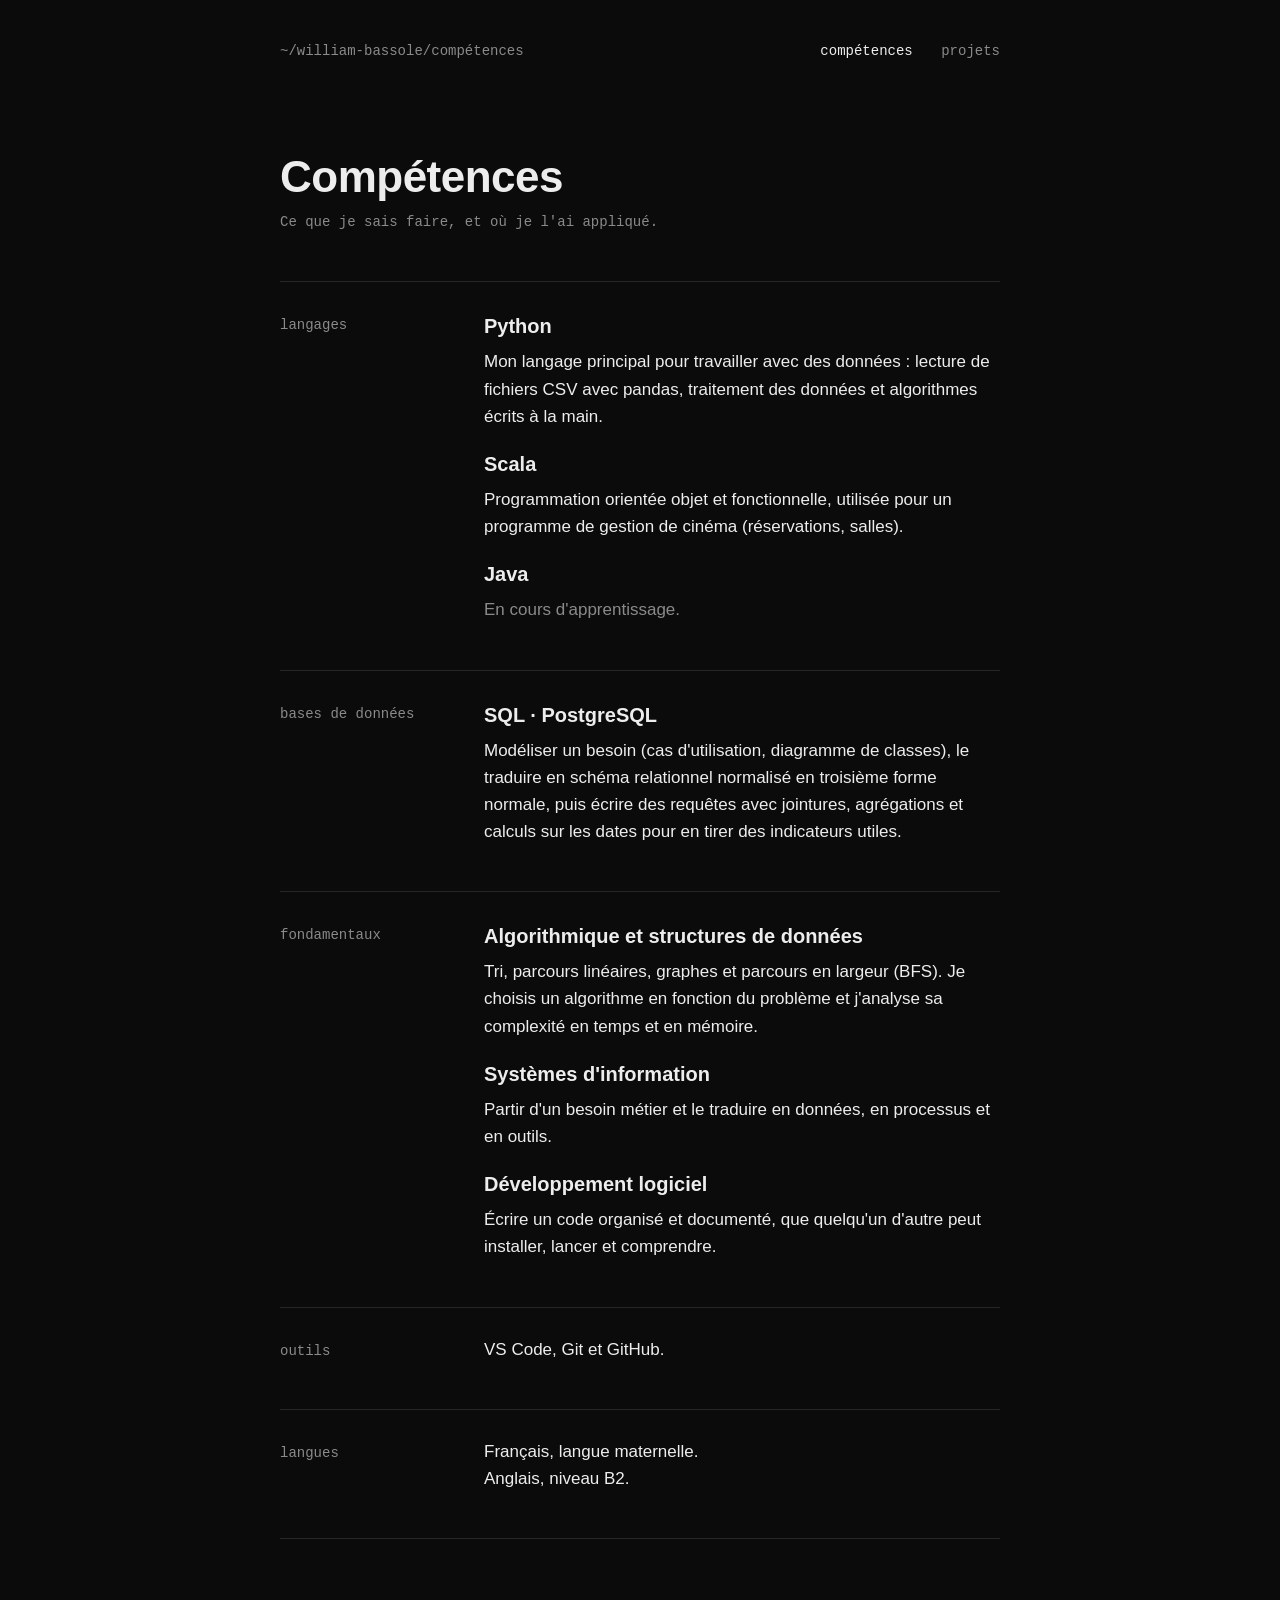
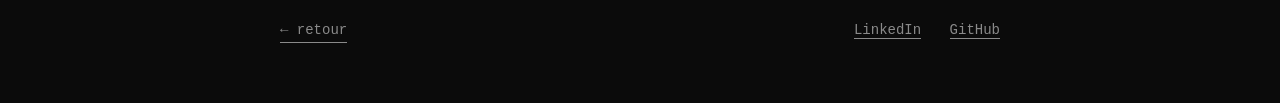
==== competences.html @ 7832ae15 "Premier version du portfolio" ====
<!DOCTYPE html>
<html lang="fr">
<head>
  <meta charset="UTF-8">
  <meta name="viewport" content="width=device-width, initial-scale=1">
  <title>Compétences — William Bassolé</title>
  <link rel="stylesheet" href="style.css">
</head>
<body>
  <div class="page">

    <header>
      <div><a href="index.html">~/william-bassole</a>/compétences</div>
      <nav>
        <a href="competences.html" class="actif">compétences</a>
        <a href="projets.html">projets</a>
      </nav>
    </header>

    <main>
      <h1>Compétences</h1>
      <p class="sous-titre">Ce que je sais faire, et où je l'ai appliqué.</p>

      <section class="ligne">
        <div class="libelle">langages</div>
        <div>
          <h2>Python</h2>
          <p>
            Mon langage principal pour travailler avec des données : lecture de
            fichiers CSV avec pandas, traitement des données et algorithmes écrits à la main.
          </p>
          <h2>Scala</h2>
          <p>
            Programmation orientée objet et fonctionnelle, utilisée pour un
            programme de gestion de cinéma (réservations, salles).
          </p>
          <h2>Java</h2>
          <p class="discret">En cours d'apprentissage.</p>
        </div>
      </section>

      <section class="ligne">
        <div class="libelle">bases de données</div>
        <div>
          <h2>SQL · PostgreSQL</h2>
          <p>
            Modéliser un besoin (cas d'utilisation, diagramme de classes), le traduire
            en schéma relationnel normalisé en troisième forme normale, puis écrire des
            requêtes avec jointures, agrégations et calculs sur les dates pour en tirer
            des indicateurs utiles.
          </p>
        </div>
      </section>

      <section class="ligne">
        <div class="libelle">fondamentaux</div>
        <div>
          <h2>Algorithmique et structures de données</h2>
          <p>
            Tri, parcours linéaires, graphes et parcours en largeur (BFS).
            Je choisis un algorithme en fonction du problème et j'analyse sa
            complexité en temps et en mémoire.
          </p>
          <h2>Systèmes d'information</h2>
          <p>
            Partir d'un besoin métier et le traduire en données, en processus
            et en outils.
          </p>
          <h2>Développement logiciel</h2>
          <p>
            Écrire un code organisé et documenté, que quelqu'un d'autre peut
            installer, lancer et comprendre.
          </p>
        </div>
      </section>

      <section class="ligne">
        <div class="libelle">outils</div>
        <div>
          <p>VS Code, Git et GitHub.</p>
        </div>
      </section>

      <section class="ligne">
        <div class="libelle">langues</div>
        <div>
          <p>Français, langue maternelle.<br>Anglais, niveau B2.</p>
        </div>
      </section>
    </main>

    <footer>
      <a href="index.html" class="retour">← retour</a>
      <span>
        <a href="https://www.linkedin.com/in/william-bassole" target="_blank" rel="noopener">LinkedIn</a>
        <a href="https://github.com/William-Bassole" target="_blank" rel="noopener">GitHub</a>
      </span>
    </footer>

  </div>
</body>
</html>
---- style.css ----
/* ==========================================================
   style.css — une seule feuille de style pour les 3 pages
   ========================================================== */

/* 1. Variables : les couleurs et polices sont définies une fois ici,
      puis réutilisées partout avec var(--nom). */
:root {
  --fond: #0b0b0b;
  --texte: #ededed;
  --gris: #8a8a8a;
  --trait: #262626;
  --mono: ui-monospace, "SF Mono", Menlo, Consolas, monospace;
  --sans: -apple-system, "Helvetica Neue", Helvetica, Arial, sans-serif;
}

/* 2. Base : réglages appliqués à toute la page. */
* {
  box-sizing: border-box;   /* la largeur d'un bloc inclut ses marges internes */
}

body {
  margin: 0;
  background: var(--fond);
  color: var(--texte);
  font-family: var(--sans);
  font-size: 17px;
  line-height: 1.6;
}

a {
  color: var(--texte);
  text-decoration: none;
  border-bottom: 1px solid var(--gris);
}

a:hover {
  border-bottom-color: var(--texte);
}

/* 3. Mise en page : une colonne centrée, pas trop large pour rester lisible. */
.page {
  max-width: 760px;
  margin: 0 auto;
  padding: 40px 20px 60px;
  min-height: 100vh;
  display: flex;
  flex-direction: column;
}

main {
  flex: 1;                  /* pousse le pied de page tout en bas */
}

/* 4. En-tête : le "chemin" façon dossier, à gauche, et le menu à droite. */
header {
  display: flex;
  justify-content: space-between;
  align-items: baseline;
  flex-wrap: wrap;
  gap: 12px;
  font-family: var(--mono);
  font-size: 14px;
  color: var(--gris);
  margin-bottom: 90px;
}

header a {
  color: var(--gris);
  border: none;
}

header a:hover,
header a.actif {
  color: var(--texte);
}

nav a {
  margin-left: 20px;
}

/* 5. Textes */
h1 {
  font-size: 44px;
  font-weight: 600;
  letter-spacing: -0.5px;
  line-height: 1.15;
  margin: 0 0 8px;
}

.sous-titre {
  font-family: var(--mono);
  font-size: 14px;
  color: var(--gris);
  margin: 0 0 48px;
}

p {
  margin: 0 0 18px;
}

.discret {
  color: var(--gris);
}

/* 6. Page d'accueil : les deux grands liens vers les autres pages. */
.choix {
  margin-top: 56px;
  border-top: 1px solid var(--trait);
}

.choix a {
  display: flex;
  justify-content: space-between;
  align-items: baseline;
  padding: 22px 0;
  border: none;
  border-bottom: 1px solid var(--trait);
  font-size: 24px;
}

.choix a span {
  font-family: var(--mono);
  font-size: 18px;
  color: var(--gris);
}

.choix a:hover {
  padding-left: 10px;       /* petit décalage au survol */
}

.choix a {
  transition: padding-left 0.2s;
}

/* 7. Pages Compétences et Projets : une ligne = un libellé à gauche
      et son contenu à droite (grille à 2 colonnes). */
.ligne {
  display: grid;
  grid-template-columns: 180px 1fr;
  gap: 24px;
  padding: 28px 0;
  border-top: 1px solid var(--trait);
}

.ligne:last-of-type {
  border-bottom: 1px solid var(--trait);
}

.libelle {
  font-family: var(--mono);
  font-size: 14px;
  color: var(--gris);
  padding-top: 4px;
}

h2 {
  font-size: 20px;
  font-weight: 600;
  margin: 0 0 6px;
}

.outils {
  font-family: var(--mono);
  font-size: 14px;
  color: var(--gris);
  margin-bottom: 14px;
}

.ligne ul {
  margin: 0;
  padding-left: 18px;
}

.ligne li {
  margin-bottom: 6px;
}

/* 8. Pied de page */
footer {
  margin-top: 80px;
  display: flex;
  justify-content: space-between;
  flex-wrap: wrap;
  gap: 12px;
  font-family: var(--mono);
  font-size: 14px;
  color: var(--gris);
}

footer a {
  color: var(--gris);
  margin-left: 20px;
}

/* 9. Téléphone : sous 640 px de large, on passe tout sur une colonne. */
@media (max-width: 640px) {
  body { font-size: 16px; }
  header { margin-bottom: 60px; }
  h1 { font-size: 34px; }
  .ligne {
    grid-template-columns: 1fr;
    gap: 8px;
  }
  .choix a { font-size: 20px; }
  nav a { margin-left: 0; margin-right: 20px; }
  footer a { margin-left: 0; margin-right: 20px; }
}

footer a.retour {
  margin-left: 0;
}
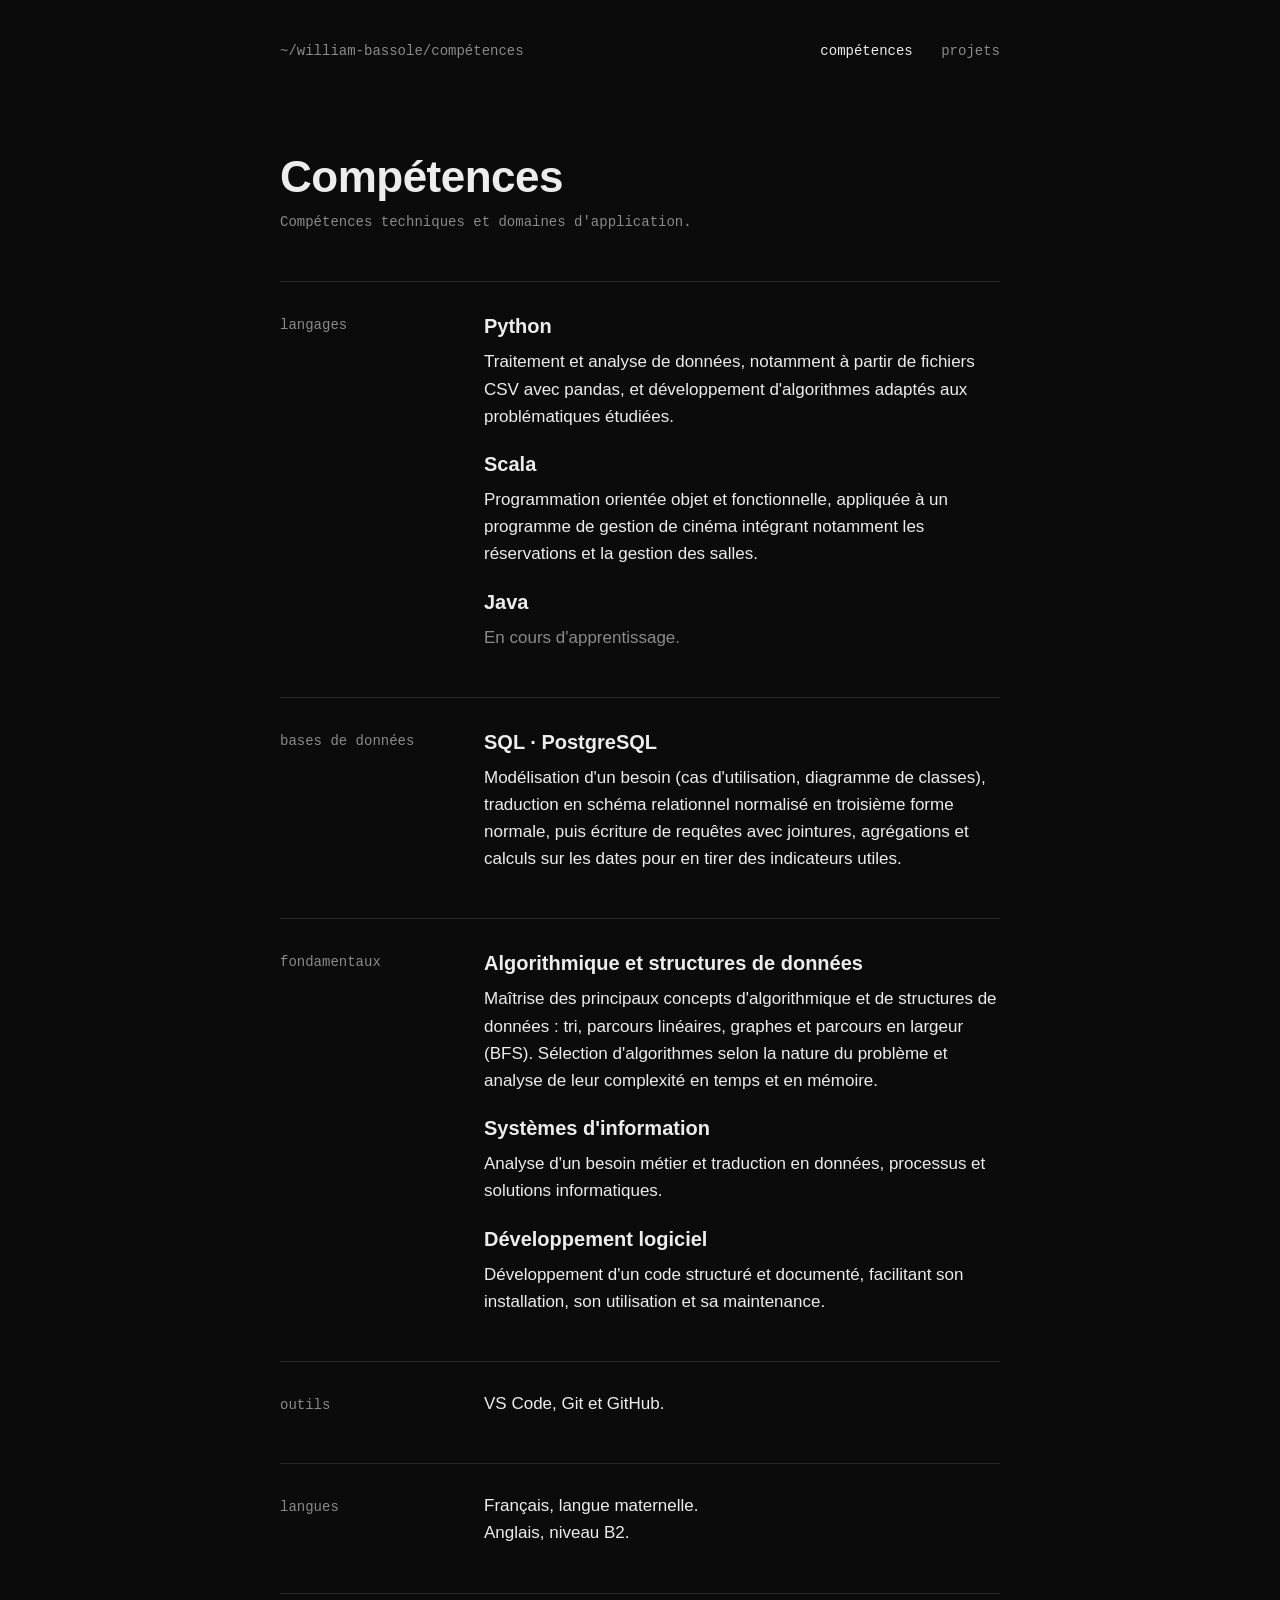
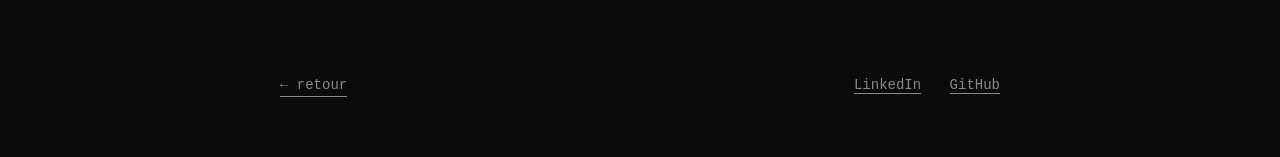
==== commit 3a1416ed: "Réécrit les textes du portfolio" ====
--- a/competences.html
+++ b/competences.html
@@ -19,20 +19,20 @@
 
     <main>
       <h1>Compétences</h1>
-      <p class="sous-titre">Ce que je sais faire, et où je l'ai appliqué.</p>
+      <p class="sous-titre">Compétences techniques et domaines d'application.</p>
 
       <section class="ligne">
         <div class="libelle">langages</div>
         <div>
           <h2>Python</h2>
           <p>
-            Mon langage principal pour travailler avec des données : lecture de
-            fichiers CSV avec pandas, traitement des données et algorithmes écrits à la main.
+            Traitement et analyse de données, notamment à partir de fichiers CSV avec pandas,
+            et développement d'algorithmes adaptés aux problématiques étudiées.
           </p>
           <h2>Scala</h2>
           <p>
-            Programmation orientée objet et fonctionnelle, utilisée pour un
-            programme de gestion de cinéma (réservations, salles).
+            Programmation orientée objet et fonctionnelle, appliquée à un programme de gestion
+            de cinéma intégrant notamment les réservations et la gestion des salles.
           </p>
           <h2>Java</h2>
           <p class="discret">En cours d'apprentissage.</p>
@@ -44,8 +44,8 @@
         <div>
           <h2>SQL · PostgreSQL</h2>
           <p>
-            Modéliser un besoin (cas d'utilisation, diagramme de classes), le traduire
-            en schéma relationnel normalisé en troisième forme normale, puis écrire des
+            Modélisation d'un besoin (cas d'utilisation, diagramme de classes), traduction
+            en schéma relationnel normalisé en troisième forme normale, puis écriture de
             requêtes avec jointures, agrégations et calculs sur les dates pour en tirer
             des indicateurs utiles.
           </p>
@@ -57,19 +57,20 @@
         <div>
           <h2>Algorithmique et structures de données</h2>
           <p>
-            Tri, parcours linéaires, graphes et parcours en largeur (BFS).
-            Je choisis un algorithme en fonction du problème et j'analyse sa
-            complexité en temps et en mémoire.
+            Maîtrise des principaux concepts d'algorithmique et de structures de données :
+            tri, parcours linéaires, graphes et parcours en largeur (BFS). Sélection
+            d'algorithmes selon la nature du problème et analyse de leur complexité
+            en temps et en mémoire.
           </p>
           <h2>Systèmes d'information</h2>
           <p>
-            Partir d'un besoin métier et le traduire en données, en processus
-            et en outils.
+            Analyse d'un besoin métier et traduction en données, processus et
+            solutions informatiques.
           </p>
           <h2>Développement logiciel</h2>
           <p>
-            Écrire un code organisé et documenté, que quelqu'un d'autre peut
-            installer, lancer et comprendre.
+            Développement d'un code structuré et documenté, facilitant son installation,
+            son utilisation et sa maintenance.
           </p>
         </div>
       </section>
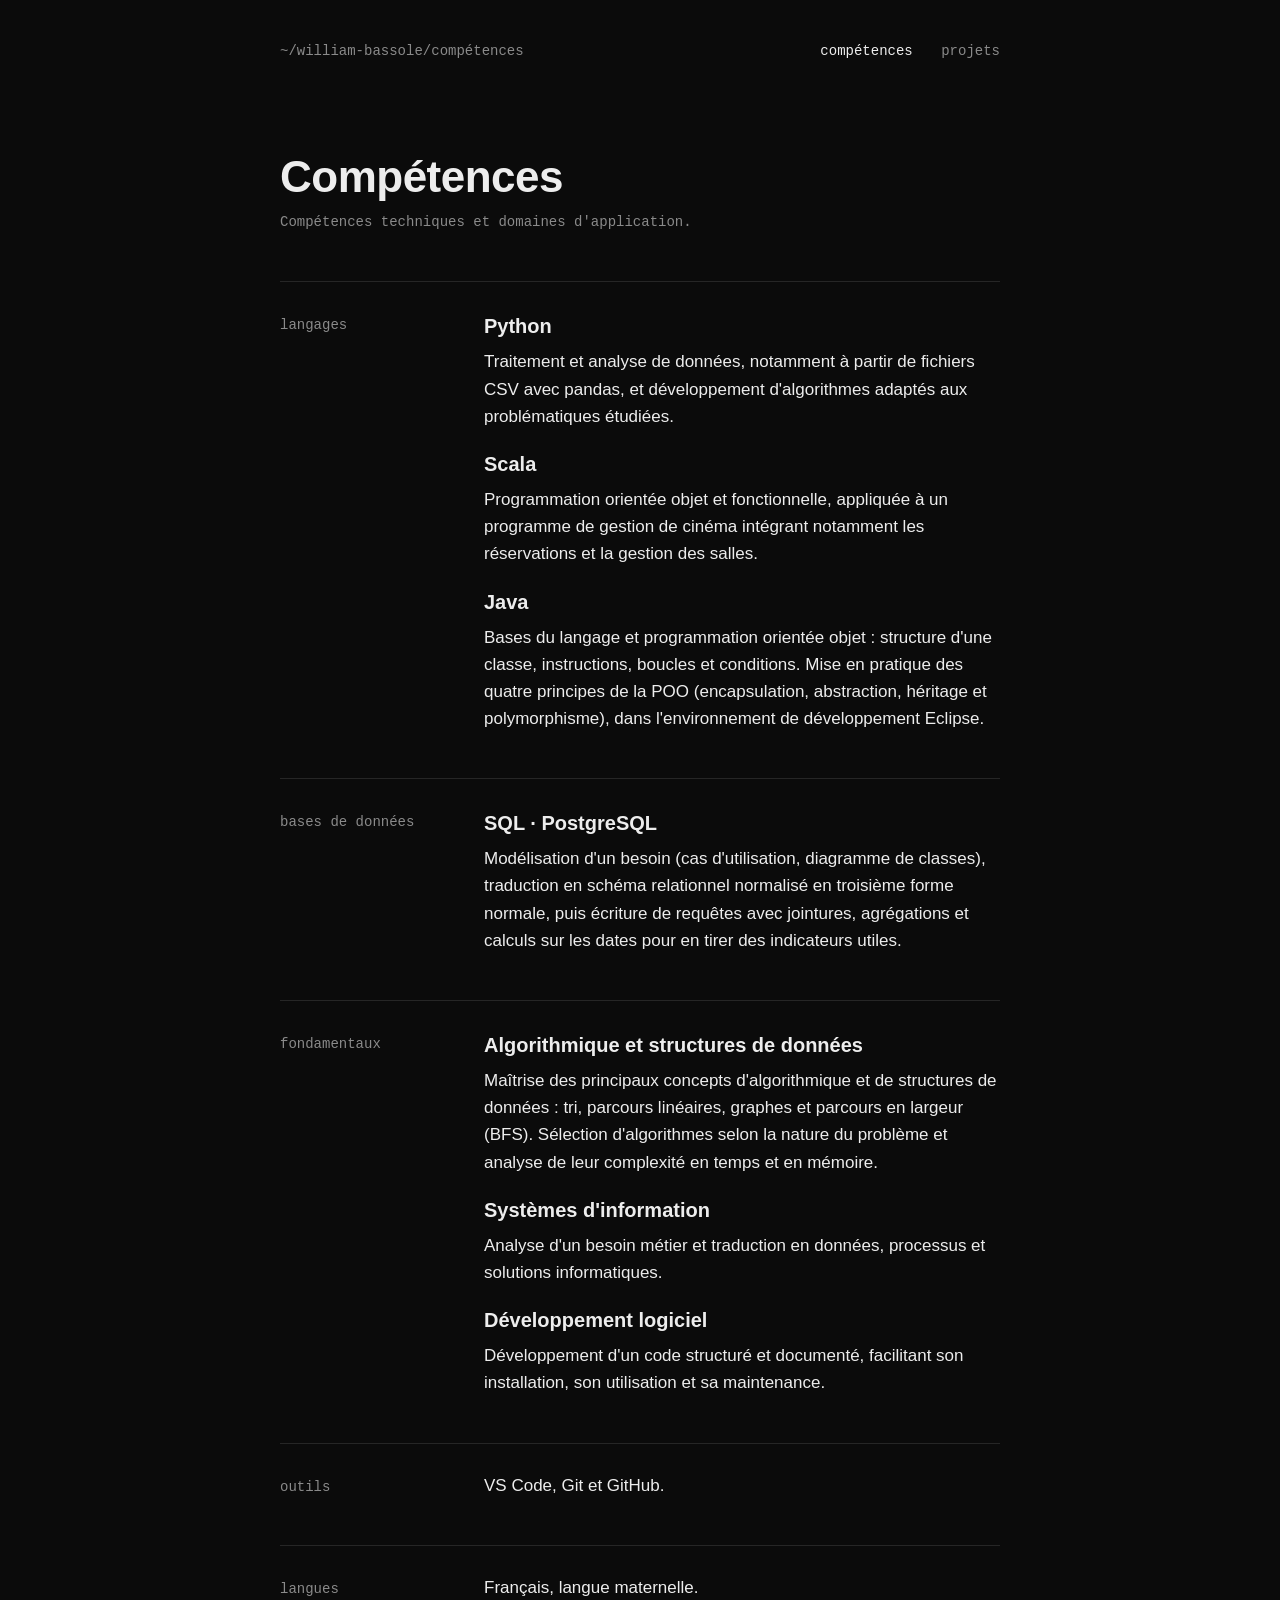
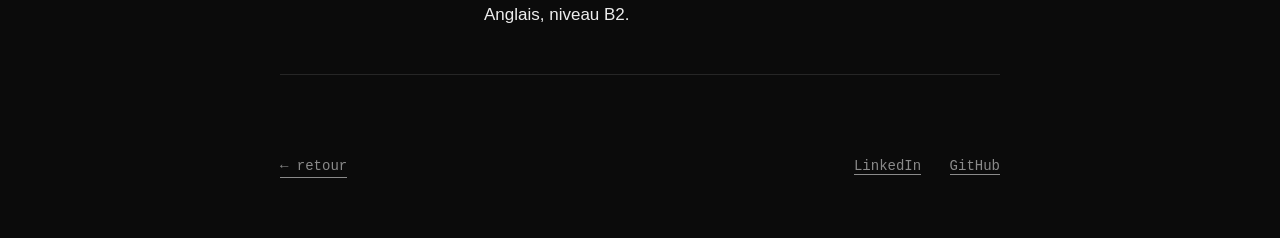
==== commit 8ad3f8f2: "Java : contenu du cours" ====
--- a/competences.html
+++ b/competences.html
@@ -35,7 +35,12 @@
             de cinéma intégrant notamment les réservations et la gestion des salles.
           </p>
           <h2>Java</h2>
-          <p class="discret">En cours d'apprentissage.</p>
+          <p>
+            Bases du langage et programmation orientée objet : structure d'une classe,
+            instructions, boucles et conditions. Mise en pratique des quatre principes
+            de la POO (encapsulation, abstraction, héritage et polymorphisme), dans
+            l'environnement de développement Eclipse.
+          </p>
         </div>
       </section>
 
